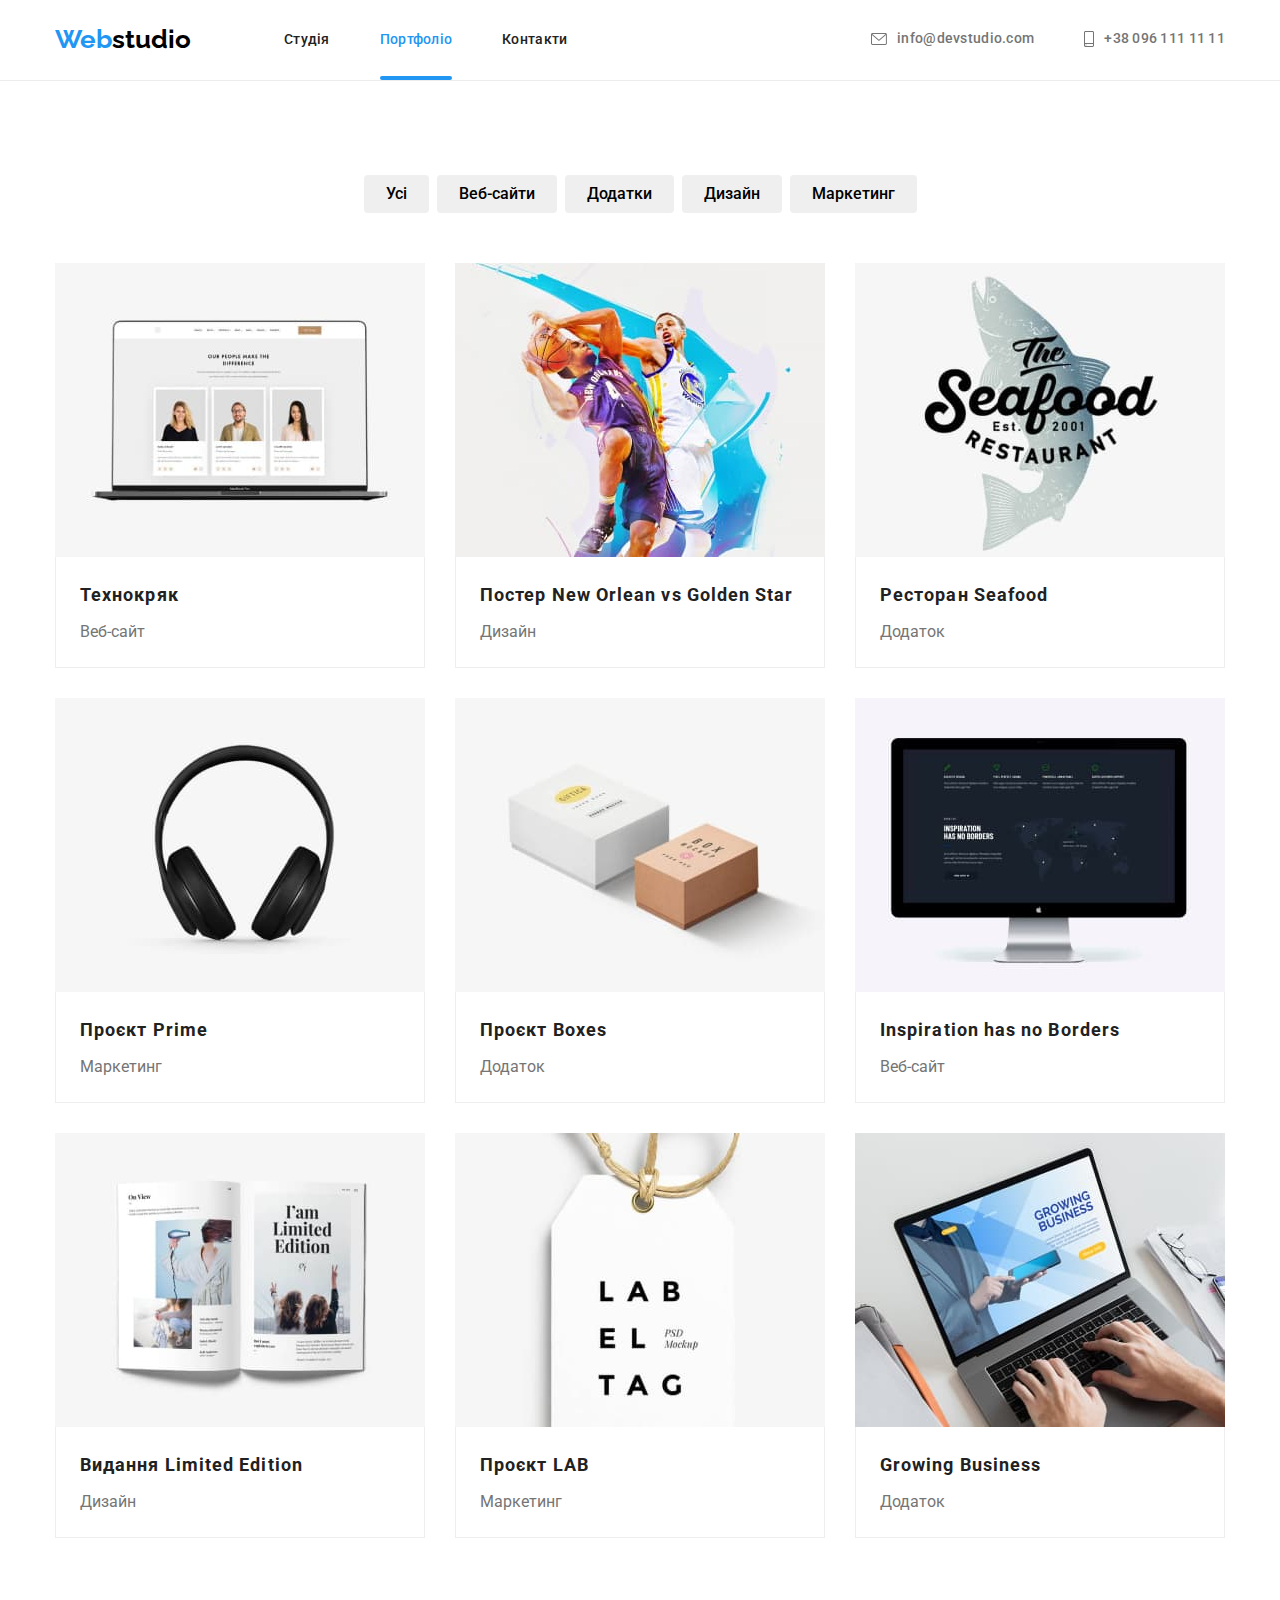
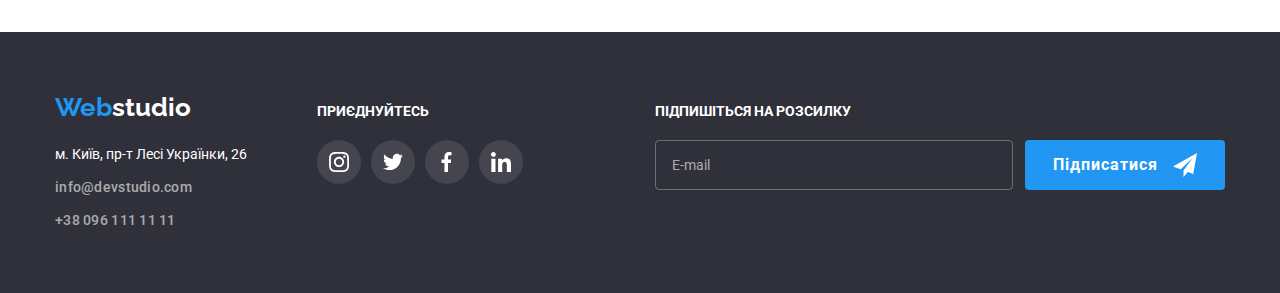
==== portfolio.html @ e425eb53 "Adds initial file" ====
<!DOCTYPE html>
<html lang="uk">
  <head>
    <meta charset="UTF-8" />
    <meta http-equiv="X-UA-Compatible" content="IE=edge" />
    <meta name="viewport" content="width=device-width, initial-scale=1.0" />
    <title>Портфоліо</title>
    <link
      rel="stylesheet"
      href="https://cdn.jsdelivr.net/npm/modern-normalize@1.1.0/modern-normalize.min.css"
    />
    <link rel="preconnect" href="https://fonts.googleapis.com" />
    <link rel="preconnect" href="https://fonts.gstatic.com" crossorigin />
    <link
      href="https://fonts.googleapis.com/css2?family=Raleway:wght@700&family=Roboto:wght@400;500;700;900&display=swap"
      rel="stylesheet"
    />
    <link rel="stylesheet" href="./css/styles.css" />
  </head>
  <body>
    <!--Верхня лінія-->
    <header class="top-line">
      <div class="container top-line-container">
        <!--Логотип-->
        <a class="page-logo link" href="./index.html"
          ><span class="accent">Web</span>studio</a
        >
        <!--Навігація-->
        <nav class="page-nav">
          <ul class="menu list">
            <li class="nav-item">
              <a class="menu-link link" href="./index.html">Студія</a>
            </li>
            <li class="nav-item">
              <a class="menu-link link current" href="./portfolio.html"
                >Портфоліо</a
              >
            </li>
            <li class="nav-item">
              <a class="menu-link link" href="#">Контакти</a>
            </li>
          </ul>
        </nav>
        <!--Контакти-->
        <ul class="contact-menu list">
          <li class="nav-item contact-list">
            <a class="mail link-icon link" href="mailto:info@devstudio.com"
              ><svg
                lang="en"
                aria-label="mail icon"
                class="contact-icon"
                width="16"
                height="12"
              >
                <use href="./images/icons.svg#icon-mail"></use>
              </svg>
              info@devstudio.com</a
            >
          </li>
          <li class="nav-item contact-list">
            <a class="contact-number link-icon link" href="tel:+380961111111"
              ><svg
                lang="en"
                aria-label="smartphone icon"
                class="contact-icon"
                width="10"
                height="16"
              >
                <use href="./images/icons.svg#icon-smartphone"></use>
              </svg>
              +38 096 111 11 11</a
            >
          </li>
        </ul>
      </div>
    </header>
    <!--Основний контент-->
    <main class="main-content">
      <section class="section">
        <div class="container">
          <h1 class="visually-hidden">Портфоліо</h1>
          <!--Фільтри-->
          <ul class="list nav-btn-container">
            <li>
              <button class="nav-filter-btn" type="button">Усі</button>
            </li>
            <li>
              <button class="nav-filter-btn" type="button">Веб-сайти</button>
            </li>
            <li>
              <button class="nav-filter-btn" type="button">Додатки</button>
            </li>
            <li>
              <button class="nav-filter-btn" type="button">Дизайн</button>
            </li>
            <li>
              <button class="nav-filter-btn" type="button">Маркетинг</button>
            </li>
          </ul>
          <!--Проєкти-->
          <h2 class="visually-hidden">Проєкти</h2>
          <ul class="list project-list-container">
            <li class="project-list">
              <a href="#" class="project-item-link link">
                <div class="project-img-wrapper">
                  <img
                    src="./images/projects/techokriak.jpg"
                    alt="ноутбук"
                    width="370"
                    height="295"
                  />
                  <p class="overlay-text">
                    Ресурс пропонує комплексні пропозиції з різним рівнем
                    функціоналу та сервісів. Все це дозволить відвідувачу
                    отримати вичерпні відомості про компанію чи приватну особу.
                  </p>
                </div>

                <div class="project-card">
                  <h3 class="project-title">Технокряк</h3>
                  <p class="project-desc">Веб-сайт</p>
                </div>
              </a>
            </li>
            <li class="project-list">
              <a href="#" class="project-item-link link">
                <div class="project-img-wrapper">
                  <img
                    src="./images/projects/poster.jpg"
                    alt="два баскетболіста з м'ячем"
                    width="370"
                    height="295"
                  />
                  <p class="overlay-text">
                    Ресурс пропонує комплексні пропозиції з різним рівнем
                    функціоналу та сервісів. Все це дозволить відвідувачу
                    отримати вичерпні відомості про компанію чи приватну особу.
                  </p>
                </div>

                <div class="project-card">
                  <h3 class="project-title">
                    Постер New Orlean vs Golden Star
                  </h3>
                  <p class="project-desc">Дизайн</p>
                </div>
              </a>
            </li>
            <li class="project-list">
              <a href="#" class="project-item-link link">
                <div class="project-img-wrapper">
                  <img
                    src="./images/projects/seafood.jpg"
                    alt="логотип риба з надписом"
                    width="370"
                    height="295"
                  />
                  <p class="overlay-text">
                    Ресурс пропонує комплексні пропозиції з різним рівнем
                    функціоналу та сервісів. Все це дозволить відвідувачу
                    отримати вичерпні відомості про компанію чи приватну особу.
                  </p>
                </div>

                <div class="project-card">
                  <h3 class="project-title">Ресторан Seafood</h3>
                  <p class="project-desc">Додаток</p>
                </div>
              </a>
            </li>
            <li class="project-list">
              <a href="#" class="project-item-link link">
                <div class="project-img-wrapper">
                  <img
                    src="./images/projects/headphones.jpg"
                    alt="наушники"
                    width="370"
                    height="295"
                  />
                  <p class="overlay-text">
                    Ресурс пропонує комплексні пропозиції з різним рівнем
                    функціоналу та сервісів. Все це дозволить відвідувачу
                    отримати вичерпні відомості про компанію чи приватну особу.
                  </p>
                </div>

                <div class="project-card">
                  <h3 class="project-title">Проєкт Prime</h3>
                  <p class="project-desc">Маркетинг</p>
                </div>
              </a>
            </li>
            <li class="project-list">
              <a href="#" class="project-item-link link">
                <div class="project-img-wrapper">
                  <img
                    src="./images/projects/boxes.jpg"
                    alt="дві коробки"
                    width="370"
                    height="295"
                  />
                  <p class="overlay-text">
                    Ресурс пропонує комплексні пропозиції з різним рівнем
                    функціоналу та сервісів. Все це дозволить відвідувачу
                    отримати вичерпні відомості про компанію чи приватну особу.
                  </p>
                </div>

                <div class="project-card">
                  <h3 class="project-title">Проєкт Boxes</h3>
                  <p class="project-desc">Додаток</p>
                </div></a
              >
            </li>
            <li class="project-list">
              <a href="#" class="project-item-link link">
                <div class="project-img-wrapper">
                  <img
                    src="./images/projects/monitor.jpg"
                    alt="монітор"
                    width="370"
                    height="295"
                  />
                  <p class="overlay-text">
                    Ресурс пропонує комплексні пропозиції з різним рівнем
                    функціоналу та сервісів. Все це дозволить відвідувачу
                    отримати вичерпні відомості про компанію чи приватну особу.
                  </p>
                </div>

                <div class="project-card">
                  <h3 class="project-title">Inspiration has no Borders</h3>
                  <p class="project-desc">Веб-сайт</p>
                </div>
              </a>
            </li>
            <li class="project-list">
              <a href="#" class="project-item-link link">
                <div class="project-img-wrapper">
                  <img
                    src="./images/projects/book.jpg"
                    alt=" журнал"
                    width="370"
                    height="295"
                  />
                  <p class="overlay-text">
                    Ресурс пропонує комплексні пропозиції з різним рівнем
                    функціоналу та сервісів. Все це дозволить відвідувачу
                    отримати вичерпні відомості про компанію чи приватну особу.
                  </p>
                </div>

                <div class="project-card">
                  <h3 class="project-title">Видання Limited Edition</h3>
                  <p class="project-desc">Дизайн</p>
                </div>
              </a>
            </li>
            <li class="project-list">
              <a href="#" class="project-item-link link">
                <div class="project-img-wrapper">
                  <img
                    src="./images/projects/label.jpg"
                    alt="бірка"
                    width="370"
                    height="295"
                  />
                  <p class="overlay-text">
                    Ресурс пропонує комплексні пропозиції з різним рівнем
                    функціоналу та сервісів. Все це дозволить відвідувачу
                    отримати вичерпні відомості про компанію чи приватну особу.
                  </p>
                </div>

                <div class="project-card link">
                  <h3 class="project-title">Проєкт LAB</h3>
                  <p class="project-desc">Маркетинг</p>
                </div>
              </a>
            </li>
            <li class="project-list">
              <a href="#" class="project-item-link link">
                <div class="project-img-wrapper">
                  <img
                    src="./images/projects/laptop.jpg"
                    alt="друкування на ноутбуці"
                    width="370"
                    height="295"
                  />
                  <p class="overlay-text">
                    Ресурс пропонує комплексні пропозиції з різним рівнем
                    функціоналу та сервісів. Все це дозволить відвідувачу
                    отримати вичерпні відомості про компанію чи приватну особу.
                  </p>
                </div>

                <div class="project-card">
                  <h3 class="project-title">Growing Business</h3>
                  <p class="project-desc">Додаток</p>
                </div>
              </a>
            </li>
          </ul>
        </div>
      </section>
    </main>
    <!--Підвал-->
    <footer class="footer-page">
      <div class="container footer-page-container">
        <!--Перший блок-->
        <div class="footer-address-container">
          <!--Логотип-->
          <a class="logo-footer link" href="./index.html"
            ><span class="accent">Web</span>studio</a
          >
          <!--Адреса і контакти-->
          <address>
            <ul class="list address-list">
              <li class="address-item">
                <a
                  class="link map-address"
                  href="https://goo.gl/maps/CPtrU1FHBa2aNyZL9"
                  target="_blank"
                  rel="noopener noreferrer nofollow"
                  >м. Київ, пр-т Лесі Українки, 26</a
                >
              </li>
              <li class="address-item">
                <a class="mail footer link" href="mailto:info@devstudio.com"
                  >info@devstudio.com</a
                >
              </li>
              <li class="address-item">
                <a class="contact-number footer link" href="tel:+380961111111"
                  >+38 096 111 11 11</a
                >
              </li>
            </ul>
          </address>
        </div>
        <!--Другий блок-->
        <div class="footer-social-container">
          <p class="title-footer subtitle">Приєднуйтесь</p>
          <ul class="list footer-social-list">
            <li>
              <a href="#" class="link footer-social-link"
                ><svg
                  lang="en"
                  aria-label="instagram icon"
                  class="footer-social-icon"
                  width="20"
                  height="20"
                >
                  <use href="./images/icons.svg#icon-instagram"></use>
                </svg>
              </a>
            </li>
            <li>
              <a href="#" class="link footer-social-link"
                ><svg
                  lang="en"
                  aria-label="twitter icon"
                  class="footer-social-icon"
                  width="20"
                  height="20"
                >
                  <use href="./images/icons.svg#icon-twitter"></use>
                </svg>
              </a>
            </li>
            <li>
              <a href="#" class="link footer-social-link"
                ><svg
                  lang="en"
                  aria-label="facebook icon"
                  class="footer-social-icon"
                  width="20"
                  height="20"
                >
                  <use href="./images/icons.svg#icon-facebook"></use>
                </svg>
              </a>
            </li>
            <li>
              <a href="#" class="link footer-social-link"
                ><svg
                  lang="en"
                  aria-label="linkedin icon"
                  class="footer-social-icon"
                  width="20"
                  height="20"
                >
                  <use href="./images/icons.svg#icon-linkedin"></use>
                </svg>
              </a>
            </li>
          </ul>
        </div>
        <!--Третій блок-->
        <div class="footer-signup-container">
          <p class="title-footer subtitle">Підпишіться на розсилку</p>
          
            <form class="footer-modal-form">
              <input
                class="mail-input"
                type="email"
                name="email"
                placeholder="E-mail"
                required
              />
              <button type="submit" class="footer-signup-btn">
                <span btn-signup-title>Підписатися</span>
                <svg class="icon-close" width="24" height="24">
                  <use href="./images/icons.svg#icon-send"></use>
                </svg>
              </button>
          
          </form>
        </div>
      </div>
    </footer>
  </body>
</html>
---- css/styles.css ----
:root {
  --primary-font: "Roboto", sans-serif;
  --secondary-font: "Raleway", sans-serif;
  --primary-text--color-theme-light: #212121;
  --secondary-text-color-theme-light: #757575;
  --main-text-color-theme-dark: #ffffff;
  --accent-color: rgb(33, 150, 243);
  --primary-background-color: #ffffff;
  --secondary-background-color: #f5f4fa;
  --accent-background-color: #2f303a;
  --light-logo-color: #ffffff;
  --dark-logo-color: #000000;
  --transition-dur-and-func: 250ms cubic-bezier(0.4, 0, 0.2, 1);
}
/* ============Скидання функцій по дефолту===========  */

.link {
  text-decoration: none;
}

.list {
  list-style: none;
}
.visually-hidden {
  position: absolute;
  white-space: nowrap;
  width: 1px;
  height: 1px;
  overflow: hidden;
  border: 0;
  padding: 0;
  clip: rect(0 0 0 0);
  clip-path: inset(50%);
  margin: -1px;
}
.menu-link {
  color: inherit;
}
.feature-title,
.title-footer {
  font-size: inherit;
}
img {
  display: block;
  max-width: 100%;
  height: auto;
}

button {
  cursor: pointer;
}

body {
  font-family: var(--primary-font);
  font-style: normal;
  font-size: 14px;
  letter-spacing: 0.03;
  background-color: var(--primary-background-color);
  color: var(--primary-text--color-theme-light);
}
h1,
h2,
h3,
p {
  margin-top: 0;
  margin-bottom: 0;
}
ul,
ol {
  margin-top: 0;
  margin-bottom: 0;
  padding-left: 0;
}

.section {
  padding-top: 94px;
  padding-bottom: 94px;
}
.container {
  width: 1200px;
  margin-left: auto;
  margin-right: auto;
  padding-left: 15px;
  padding-right: 15px;
}
.title-section {
  font-weight: 700;
  font-size: 36px;
  line-height: 1.17;
  margin-bottom: 50px;
}
.title {
  display: flex;
  justify-content: center;
}
.subtitle {
  font-weight: 700;
  line-height: 1.14;
  text-transform: uppercase;
}
/* ======================ВЕРХНЯ ЛІНІЯ=================== */
.top-line {
  border-bottom: 1px solid #ececec;
  padding-top: 24px;
  padding-bottom: 25px;
}
.top-line-container {
  display: flex;
  align-items: center;
}
/* ====================Логотип========================= */
.page-logo {
  font-family: var(--secondary-font);
  font-weight: 700;
  font-size: 26px;
  line-height: 1.19;
  color: var(--dark-logo-color);
  margin-right: 93px;
}
.accent {
  color: var(--accent-color);
}

/* ====================/Логотип========================= */

/* =======================Навігація====================== */

.page-nav {
  display: flex;
}
.menu {
  column-gap: 50px;
}

.menu,
.contact-menu {
  display: flex;
}

/* =======================/Навігація====================== */

/* =================Посилання===================== */
.menu-link {
  font-weight: 500;
  line-height: 1.14;
  letter-spacing: 0.02em;
  position: relative;
  padding-bottom: 32px;
  transition: color var(--transition-dur-and-func);
}
.menu-link:hover,
.menu-link:focus {
  color: var(--accent-color);
}

.menu-link.current::after {
  content: "";
  position: absolute;
  left: 0;
  bottom: 0;

  display: block;
  width: 100%;
  height: 4px;
  margin-bottom: -1px;
  border-radius: 2px;
  background-color: var(--accent-color);
}

.contact-menu {
  margin-left: auto;
}

.menu .link.current {
  color: var(--accent-color);
}
/* =================/Посилання===================== */

/* =================Контакти================== */
.mail {
  font-weight: 500;
  line-height: 1.14;
  letter-spacing: 0.02em;
  color: var(--secondary-text-color-theme-light);
  margin-right: 50px;
  transition: color var(--transition-dur-and-func);
}

.contact-number {
  font-weight: 500;
  line-height: 1.14;
  letter-spacing: 0.02em;
  color: var(--secondary-text-color-theme-light);
  transition: color var(--transition-dur-and-func);
}

.mail:hover,
.mail:focus {
  color: var(--accent-color);
}
.contact-list {
  display: flex;
  align-items: center;
}
.link-icon {
  display: flex;
  align-items: center;
  padding-top: 1px;
  padding-bottom: 1px;
}
.contact-icon {
  fill: currentColor;
  margin-right: 10px;
}

.link-icon:hover .contact-icon,
.link-icon:focus .contact-icon {
  fill: var(--accent-color);
}
.contact-number:hover,
.contact-number:focus {
  color: var(--accent-color);
}
/* =================/Контакти================== */

/* ======================/ВЕРХНЯ ЛІНІЯ=================== */

/* =====================ОСНОВНИЙ КОНТЕНТ======================== */

/*=================== Герой===================== */
.main-hero-container {
  text-align: center;
}

.main-hero {
  padding-top: 200px;
  padding-bottom: 200px;
  max-width: 1600px;
  margin-left: auto;
  margin-right: auto;
  background-color: #c4c4c4;
  background-image: linear-gradient(
      rgba(47, 48, 58, 0.4),
      rgba(47, 48, 58, 0.4)
    ),
    url("../images/hero-img.jpg");
  background-repeat: no-repeat;
  background-size: cover;
  background-position: center;
}
.main-title {
  font-weight: 900;
  font-size: 44px;
  line-height: 1.36;
  letter-spacing: 0.06em;
  text-transform: uppercase;
  color: var(--main-text-color-theme-dark);

  width: 696px;

  margin-left: auto;
  margin-right: auto;
  margin-bottom: 30px;
}
/*=================== /Герой===================== */

/* ================Кнопки===================== */

.modal-open-btn {
  display: inline-block;
  font-weight: 700;
  font-size: 16px;
  line-height: 1.88;
  letter-spacing: 0.06em;
  color: var(--main-text-color-theme-dark);
  background-color: var(--accent-color);

  padding-top: 10px;
  padding-right: 32px;
  padding-bottom: 10px;
  padding-left: 32px;
  border: transparent;
  border-radius: 4px;
  margin-left: auto;
  margin-right: auto;
  transition: background-color var(--transition-dur-and-func),
    box-shadov var(--transition-dur-and-func);
}

.modal-open-btn:hover,
.modal-open-btn:focus {
  background-color: #188ce8;
  box-shadow: 0px 4px 4px rgba(0, 0, 0, 0.15);
}
.nav-filter-btn {
  font-weight: 500;
  font-size: 16px;
  line-height: 1.62;
  border-radius: 4px;
  border: transparent;
  padding-top: 6px;
  padding-right: 22px;
  padding-bottom: 6px;
  padding-left: 22px;
  transition: color var(--transition-dur-and-func),
    background-color var(--transition-dur-and-func),
    box-shadow var(--transition-dur-and-func);
}
.nav-filter-btn:hover,
.nav-filter-btn:focus {
  color: var(--main-text-color-theme-dark);
  background-color: var(--accent-color);
  box-shadow: 0px 3px 1px rgba(0, 0, 0, 0.1), 0px 1px 2px rgba(0, 0, 0, 0.08),
    0px 2px 2px rgba(0, 0, 0, 0.12);
}
/* ==========================/Кнопки===================== */

/*======================== Особливості====================*/

.feature-container {
  display: flex;
}
.feature-list {
  display: flex;
  gap: 30px;
  padding: 0;
}
.feature-item {
  flex-basis: calc((100%-90) / 4);
}
.feature-icon {
  display: flex;
  justify-content: center;
  align-items: center;
  height: 120px;
  margin-bottom: 30px;
  background-color: var(--secondary-background-color);
}

.feature-title {
  margin-bottom: 10px;
}

.feature-text {
  line-height: 1.71;
  color: var(--secondary-text-color-theme-light);
}
/*======================== /Особливості====================*/

/* ==========Чим ми займаємось======== */

.work-section {
  padding-top: 0;
}
.work-list {
  display: flex;
  flex-wrap: wrap;
  column-gap: 30px;
}
.work-card {
  position: relative;
}
.overlay {
  position: absolute;
  left: 0;
  bottom: 0;
  color: #ffffff;
  width: 100%;
  height: 70px;
  background-color: rgba(47, 48, 58, 0.8);
}
.overlay-title {
  position: absolute;
  left: 50%;
  top: 50%;
  transform: translate(-50%, -50%);
}
/* ===============/Чим ми займаємось======== */

/*============= Наша команда============ */
.team-section {
  background-color: var(--secondary-background-color);
}
.team-list {
  display: flex;
  gap: 30px;
}

.team-item {
  flex-basis: calc((100% - 90px) / 4);
  background-color: var(--primary-background-color);
  border-radius: 0px 0px 4px 4px;
  box-shadow: 0px 4px 4px 0px rgba(0, 0, 0, 0.25);
}
.team-name {
  padding-top: 30px;
  padding-bottom: 30px;
}

.employee-title {
  font-weight: 500;
  font-size: 16px;
  line-height: 1.19;
  margin-bottom: 10px;
}
.team-desc {
  font-size: 16px;
  line-height: 1.19;
  color: var(--secondary-text-color-theme-light);
  margin-bottom: 16px;
}
.desc-card {
  text-align: center;
}
/* Посилання на соц мережі */
.social-list {
  display: flex;
  justify-content: center;
  column-gap: 10px;
}
.social-item-link {
  display: flex;
  align-items: center;
  justify-content: center;
  width: 44px;
  height: 44px;
  border-radius: 50%;
  transition: background-color var(--transition-dur-and-func);
}
.social-list-icon {
  fill: #afb1b8;
  transition: fill var(--transition-dur-and-func);
}
.social-item-link:hover,
.social-item-link:focus {
  background-color: var(--accent-color);
}
.social-item-link:hover .social-list-icon,
.social-item-link:focus .social-list-icon {
  fill: #ffffff;
}
/*====================== /Наша команда=============== */

/* =================Постійні клієнти================= */
.customer-list {
  display: flex;
  justify-content: center;
  column-gap: 30px;
}

.customer-item-link {
  display: flex;
  align-items: center;
  justify-content: center;
  width: 170px;
  height: 92px;
  border: 1px solid #afb1b8;
  border-radius: 4px;
  transition: border var(--transition-dur-and-func);
}
.customer-list-icon {
  fill: #afb1b8;
  transition: fill var(--transition-dur-and-func);
}
.customer-item-link:hover,
.customer-item-link:focus {
  border: 1px solid var(--accent-color);
}
.customer-item-link:hover .customer-list-icon,
.customer-item-link:focus .customer-list-icon {
  fill: var(--accent-color);
}
/* =================/Постійні клієнти================= */

/* =====================/ОСНОВНИЙ КОНТЕНТ======================== */

/* =====================ПІДВАЛ======================= */
.footer-page {
  padding-top: 60px;
  padding-bottom: 60px;
  background-color: var(--accent-background-color);
}
.footer-page-container {
  display: flex;
  justify-content: space-between;
  align-items: baseline;
}
/* ===============Перший блок==================== */

/*================ Логотип футера================= */
.footer-address-container {
  display: flex;
  flex-direction: column;
  margin-right: 70px;
}

.logo-footer {
  font-family: var(--secondary-font);
  font-weight: 700;
  font-size: 26px;
  line-height: 1.19;
  color: var(--light-logo-color);
  margin-bottom: 20px;
}
/*================/ Логотип футера================= */

/* ===============Адреса====================== */

.address-item:not(:last-child) {
  margin-bottom: 9px;
}
.map-address {
  font-style: normal;
  line-height: 1.71;
  color: var(--main-text-color-theme-dark);
}
/* ===============/Адреса====================== */

/* ===============Стилізація посилань==================== */
.footer {
  font-style: normal;
  line-height: 1.71;
  color: rgba(255, 255, 255, 0.6);
}
/* ===============/Стилізація посилань==================== */
/* ========================/Перший блок====================== */

/* ===================Другий блок========================= */
.footer-social-container {
  width: 206px;
}
.title-footer {
  margin-bottom: 20px;
  color: #ffffff;
}
.footer-social-list {
  display: flex;
  justify-content: center;
  column-gap: 10px;
}
.footer-social-link {
  display: flex;
  justify-content: center;
  align-items: center;
  width: 44px;
  height: 44px;
  border-radius: 50%;
  background-color: rgba(255, 255, 255, 0.1);
  transition: background-color var(--transition-dur-and-func);
}

.footer-social-icon {
  fill: #ffffff;
}
.footer-social-link:hover,
.footer-social-link:focus {
  background-color: var(--accent-color);
}
/* =====================/Другий блок============================== */

/*========================= Третій блок=================== */
.footer-signup-container{
  
  width: 570px;
  margin-left: auto;
  
}
.mail-input{
  width: 358px;
  height: 50px;
  border: 1px solid rgba(255, 255, 255, 0.3);
  border-radius: 4px;
  padding: 15px 16px;
  color: var(--main-text-color-theme-dark);
  background-color: transparent;
}

.mail-input::placeholder{
  color:rgba(255, 255, 255, 0.6);
}

.footer-signup-btn{
  display: flex;
  justify-content: space-between;
  align-items: center;
  width:200px;
  font-weight: 700;
  font-size: 16px;
  line-height: 1.88;
  letter-spacing: 0.06em;
  color: var(--main-text-color-theme-dark);
  background-color: var(--accent-color);
  padding: 10px 28px;
  
  border: transparent;
  border-radius: 4px;
  margin-left: 12px;
  
  transition: background-color var(--transition-dur-and-func),
    box-shadov var(--transition-dur-and-func);
  
}
.footer-modal-form{
  display:flex;
}

/*=========================/ Третій блок=================== */

/* =====================/ПІДВАЛ======================= */

/* ======================ПОРТФОЛІО ПРОЄКТ================== */

/* =================Навігаційні кнопки============== */
.nav-btn-container{
  display: flex;
  justify-content: center;
  gap: 8px;
  margin-bottom: 50px;
}
/* =================/Навігаційні кнопки============== */

/* =============Список проєктів==============  */
.project-title {
  font-weight: 700;
  font-size: 18px;
  line-height: 2;
  letter-spacing: 0.06em;
  margin-bottom: 4px;
  color: var(--primary-text--color-theme-light);
}
.project-desc {
  font-size: 16px;
  line-height: 1.88;
  color: var(--secondary-text-color-theme-light);
}
.project-list-container {
  display: flex;
  flex-wrap: wrap;
  gap: 30px;
}
.project-list {
  flex-basis: calc((100% - 60px) / 3);
}
.project-item-link {
  display: block;
  transition: box-shadow var(--transition-dur-and-func);
}
.project-item-link:hover,
.project-item-link:focus {
  box-shadow: 1px 4px 6px 0px rgba(0, 0, 0, 0.16),
    0px 4px 4px 0px rgba(0, 0, 0, 0.06), 0px 1px 1px 0px rgba(0, 0, 0, 0.12);
}
.project-card {
  border-top: 0;
  border-right: 1px solid #eeeeee;
  border-bottom: 1px solid #eeeeee;
  border-left: 1px solid #eeeeee;
  padding-top: 20px;
  padding-right: 24px;
  padding-bottom: 20px;
  padding-left: 24px;
}
.project-img-wrapper {
  position: relative;
  overflow: hidden;
}
.overlay-text {
  position: absolute;
  top: 0;
  left: 0;
  width: 100%;
  height: 100%;
  padding-top: 63px;
  padding-right: 24px;
  padding-bottom: 63px;
  padding-left: 24px;
  font-size: 18px;
  line-height: 1.56;
  color: var(--main-text-color-theme-dark);
  background-color: rgba(33, 150, 243, 0.9);
  transform: translateY(100%);
  transition: transform var(--transition-dur-and-func);
}
.project-item-link:hover .overlay-text,
.project-item-link:focus .overlay-text {
  transform: translateY(0);
}

/* ======================/Список проєктів==============  */
/* ======================/ПОРТФОЛІО ПРОЄКТ================== */

/* ======================МОДАЛЬНЕ ВІКНО==================== */
.backdrop{
  position: fixed;
  top: 0;
  left: 0;
  width: 100%;
  height: 100%;
  z-index: 100;
  background-color: rgba(0, 0, 0, 0.2);
  opacity: 1;
  transition: opacity 1000ms ease, visibility 1000ms ease ;
}
.backdrop.is-hidden .modal{
  transform: translate(-50%, -50%) scale(0.5);

}
.backdrop.is-hidden{
  visibility: hidden;
  opacity: 0;
  pointer-events: none;

}
.modal{
  position: absolute;
  top: 50%;
  left: 50%;
  transform: translate(-50%, -50%) scale(1);
  width: 528px;
  height: 581px;
  padding: 40px;
  background-color: #ffffff;
  transform: translate(-50%, -50%) scale(1);
  transition: transform 1500ms ease;
}

.modal-close-btn {
  position: absolute;
  top: 8px;
  right: 8px;
  display: flex;
  align-items: center;
  justify-content: center;
  width: 30px;
  height: 30px;
  border-radius: 50%;
  background-color: transparent;
  border: 1px solid rgba(0, 0, 0, 0.1);
  padding: 0;
}
.modal-close-icon{
  transition: fill var(--transition-dur-and-func);
}

.modal-close-icon:hover,
.modal-close-icon:focus{
  fill: var(--accent-color);

}
/* ======================/МОДАЛЬНЕ ВІКНО==================== */
/* ======================МОДАЛЬНА ФОРМА==================== */
.modal-form{
  display: flex;
  flex-direction: column;
}
.modal-form-title{
  font-size: 20px;
  font-weight: 700;
  text-align: center;
  color: #212121;
  margin-bottom: 12px;
}

.modal-form-input{

  width: 100%;
  height: 40px;
  border-radius: 4px;
  border:1px solid rgba(33, 33, 33, 0.2);
  padding-left: 42px;
  transition: border-color var(--transition-dur-and-func);
}
.modal-form-input:focus{
  border-color: var(--accent-color);
  outline: none;
}
.modal-form-field{
  margin-bottom: 20px;
}
.modal-form-field-desc{
  display: block;
  font-size: 12px;
  color:rgba(117, 117, 117, 1);
  margin-bottom: 4px;
}
.modal-form-input-wrapper{
  position: relative;
  display: block;
}
.modal-form-icon{
  position: absolute;
  top: 50%;
  left: 12px;
  transform: translateY(-50%);
  display: block;
  width: 18px;
  height: 18px;
  transition: fill var(--transition-dur-and-func);
}
.modal-form-input:focus+ .modal-form-icon{
  fill:var(--accent-color)
}
/* ===============Textarea================== */
.modal-form-message{
  width: 100%;
  height: 120px;
  border-radius: 4px;
  border:1px solid rgba(33, 33, 33, 0.2);
  padding: 12px 16px;
  resize: none;
  transition: border-color var(--transition-dur-and-func);
 
}
.modal-form-message::placeholder{
  color:rgba(117, 117, 117, 0.5);
}
.modal-form-message:focus{
  outline: none;
  border-color: var(--accent-color);
}
/* ===============/Textarea================== */
/* ===============Чекбокс================== */
.modal-form-check-field{
  display: flex;
  justify-content: center;
  align-items: center;
  margin-bottom: 30px;
}
.modal-form-checkbox{
  display: flex;
  width: 16px;
  height: 15px;
  border: 2px solid #212121;
  border-radius: 3px;
  cursor: pointer;
  margin-right: 7px;
}

.modal-form-checkbox-icon{
  display: none;
  
}
.modal-form-check{
  position: absolute;
  appearance: none;
}
.modal-form-check:checked+ .modal-form-checkbox{
  border: transparent;
  background-color: var(--accent-color);
}
.modal-form-check:checked+ .modal-form-checkbox .modal-form-checkbox-icon{
  display: block;
  
}
.modal-form-check:focus + .modal-form-checkbox{
  box-shadow: 0 0 0 2px rgba(33, 150, 243, 0.5);
}

.modal-form-check-policy{
  font-size: 14px;
  color:rgba(117, 117, 117, 1);
}
/* ===============/Чекбокс================== */
/* ===============Кнопка відправлення================== */
.modal-form-submit{
  display: inline-block;
  font-weight: 700;
  font-size: 16px;
  line-height: 1.88;
  letter-spacing: 0.06em;
  color: var(--main-text-color-theme-dark);
  background-color: var(--accent-color);

  padding-top: 10px;
  padding-right: 32px;
  padding-bottom: 10px;
  padding-left: 32px;
  border: transparent;
  border-radius: 4px;
  margin-left: auto;
  margin-right: auto;
  transition: background-color var(--transition-dur-and-func),
    box-shadov var(--transition-dur-and-func);
}

.modal-form-submit:hover,
.modal-form-submit:focus {
  background-color: #188ce8;
  box-shadow: 0px 4px 4px rgba(0, 0, 0, 0.15);
}
.modal-link-policy{
  color: var(--accent-color)
}

/* ===============/Кнопка відправлення================== */
/* ======================/МОДАЛЬНА ФОРМА==================== */
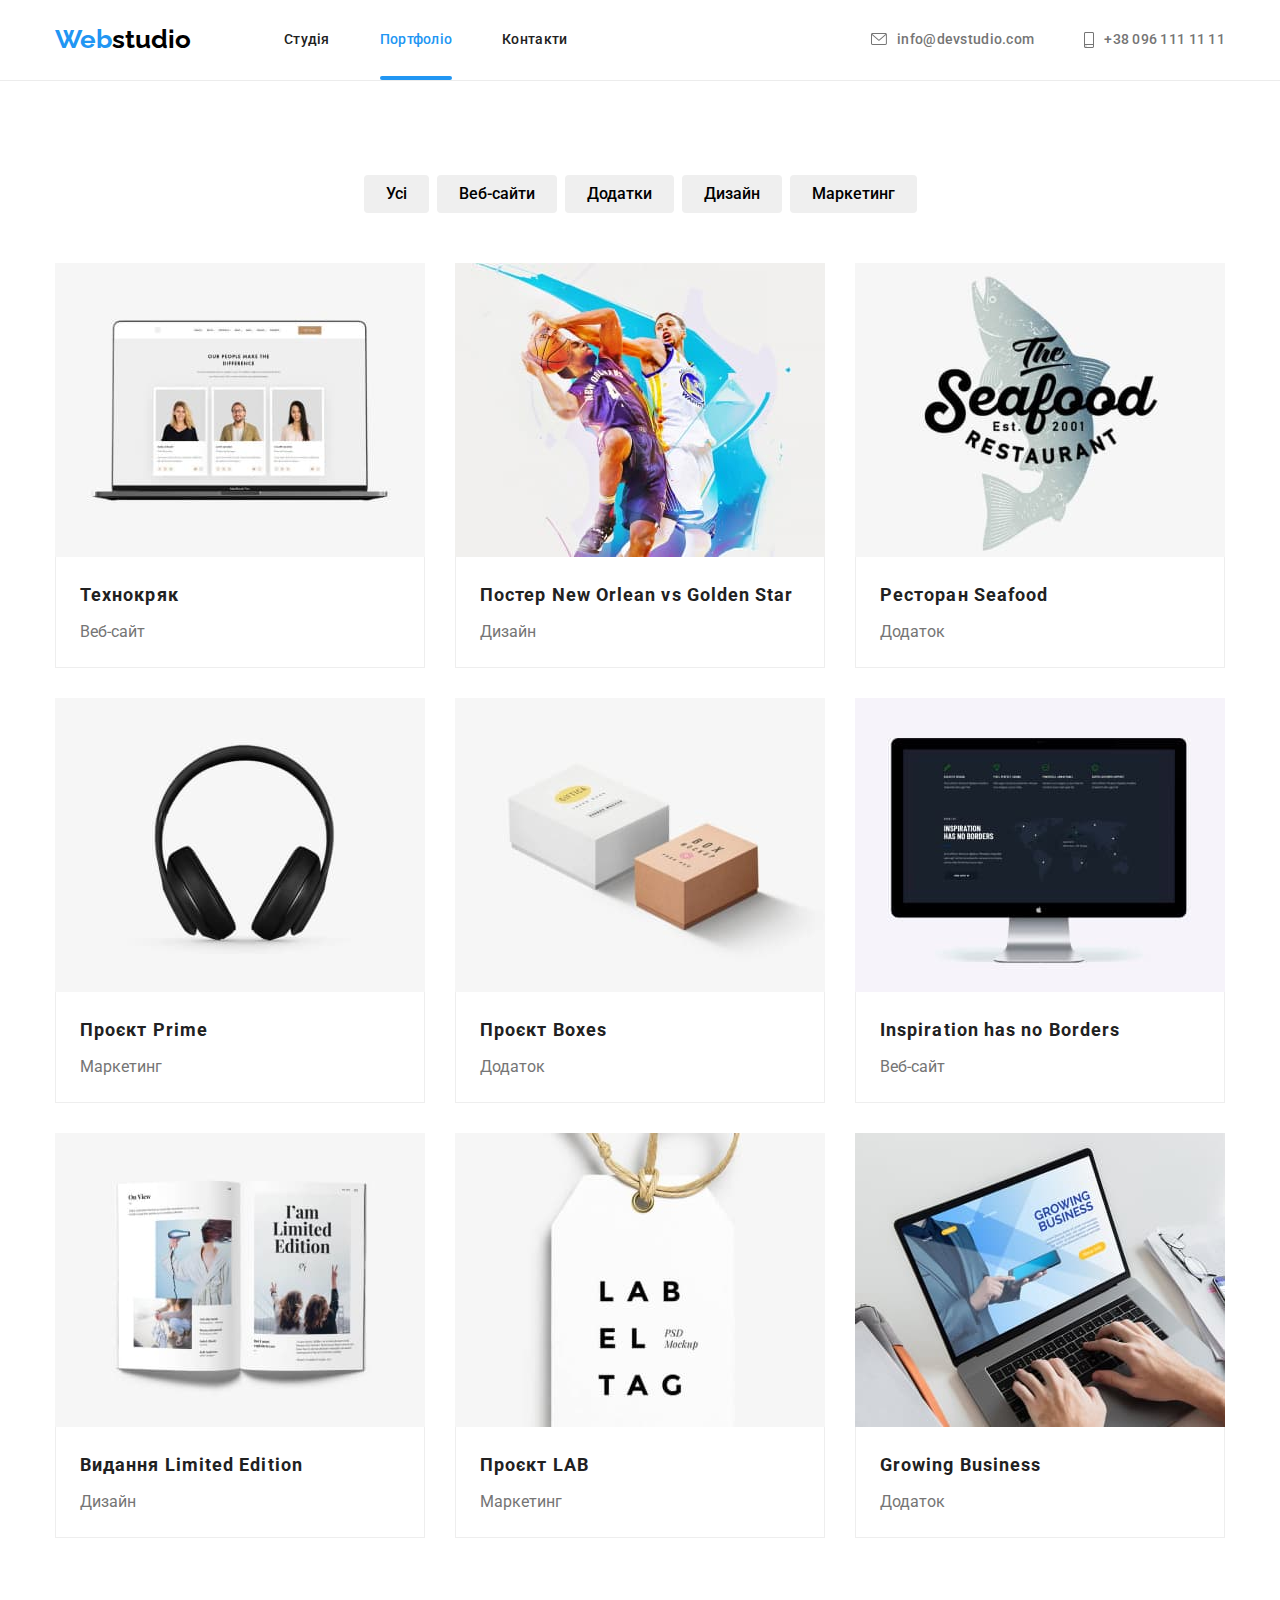
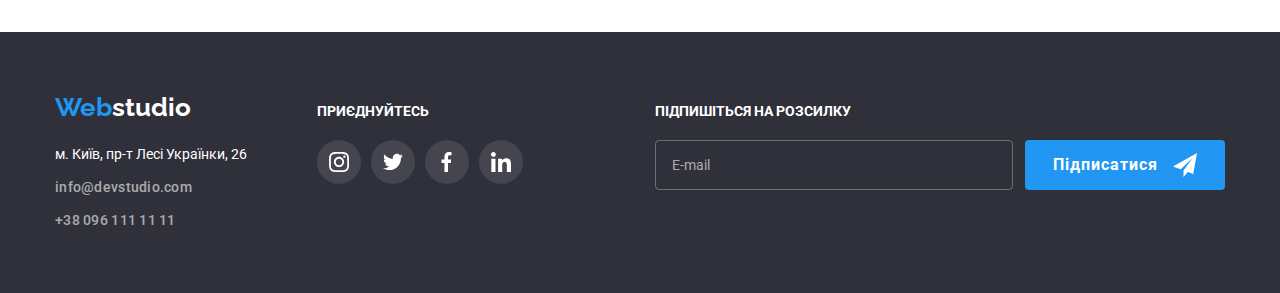
==== commit 6ddf0523: "adds update file" ====
--- a/portfolio.html
+++ b/portfolio.html
@@ -15,40 +15,45 @@
       href="https://fonts.googleapis.com/css2?family=Raleway:wght@700&family=Roboto:wght@400;500;700;900&display=swap"
       rel="stylesheet"
     />
-    <link rel="stylesheet" href="./css/styles.css" />
+
+    <link rel="stylesheet" href="./css/main.min.css" />
   </head>
   <body>
     <!--Верхня лінія-->
     <header class="top-line">
-      <div class="container top-line-container">
+      <div class="container top-line__container">
         <!--Логотип-->
-        <a class="page-logo link" href="./index.html"
+        <a class="top-line__logo link" href="./index.html"
           ><span class="accent">Web</span>studio</a
         >
         <!--Навігація-->
         <nav class="page-nav">
           <ul class="menu list">
-            <li class="nav-item">
-              <a class="menu-link link" href="./index.html">Студія</a>
-            </li>
-            <li class="nav-item">
-              <a class="menu-link link current" href="./portfolio.html"
+            <li class="menu__item">
+              <a class="menu__link link" href="./index.html">Студія</a>
+            </li>
+            <li class="menu__item">
+              <a
+                class="menu__link link menu__link_current"
+                href="./portfolio.html"
                 >Портфоліо</a
               >
             </li>
-            <li class="nav-item">
-              <a class="menu-link link" href="#">Контакти</a>
+            <li class="menu__item">
+              <a class="menu__link link" href="#">Контакти</a>
             </li>
           </ul>
         </nav>
         <!--Контакти-->
         <ul class="contact-menu list">
-          <li class="nav-item contact-list">
-            <a class="mail link-icon link" href="mailto:info@devstudio.com"
+          <li class="contact-menu__item contact-list">
+            <a
+              class="mail contact-menu__link_icon link"
+              href="mailto:info@devstudio.com"
               ><svg
                 lang="en"
                 aria-label="mail icon"
-                class="contact-icon"
+                class="contact-menu__contact-icon"
                 width="16"
                 height="12"
               >
@@ -57,12 +62,14 @@
               info@devstudio.com</a
             >
           </li>
-          <li class="nav-item contact-list">
-            <a class="contact-number link-icon link" href="tel:+380961111111"
+          <li class="contact-menu__item contact-list">
+            <a
+              class="contact-number contact-menu__link_icon link"
+              href="tel:+380961111111"
               ><svg
                 lang="en"
                 aria-label="smartphone icon"
-                class="contact-icon"
+                class="contact-menu__contact-icon"
                 width="10"
                 height="16"
               >
@@ -99,10 +106,10 @@
           </ul>
           <!--Проєкти-->
           <h2 class="visually-hidden">Проєкти</h2>
-          <ul class="list project-list-container">
-            <li class="project-list">
-              <a href="#" class="project-item-link link">
-                <div class="project-img-wrapper">
+          <ul class="list project">
+            <li class="project__list">
+              <a href="#" class="project__list_item-link link">
+                <div class="project_img-wrapper">
                   <img
                     src="./images/projects/techokriak.jpg"
                     alt="ноутбук"
@@ -116,15 +123,15 @@
                   </p>
                 </div>
 
-                <div class="project-card">
-                  <h3 class="project-title">Технокряк</h3>
-                  <p class="project-desc">Веб-сайт</p>
-                </div>
-              </a>
-            </li>
-            <li class="project-list">
-              <a href="#" class="project-item-link link">
-                <div class="project-img-wrapper">
+                <div class="project__card">
+                  <h3 class="project__title">Технокряк</h3>
+                  <p class="project__desc">Веб-сайт</p>
+                </div>
+              </a>
+            </li>
+            <li class=".project__list">
+              <a href="#" class="project__list_item-link link">
+                <div class="project_img-wrapper">
                   <img
                     src="./images/projects/poster.jpg"
                     alt="два баскетболіста з м'ячем"
@@ -138,17 +145,17 @@
                   </p>
                 </div>
 
-                <div class="project-card">
-                  <h3 class="project-title">
+                <div class="project__card">
+                  <h3 class="project__title">
                     Постер New Orlean vs Golden Star
                   </h3>
-                  <p class="project-desc">Дизайн</p>
-                </div>
-              </a>
-            </li>
-            <li class="project-list">
-              <a href="#" class="project-item-link link">
-                <div class="project-img-wrapper">
+                  <p class="project__desc">Дизайн</p>
+                </div>
+              </a>
+            </li>
+            <li class=".project__list">
+              <a href="#" class="project__list_item-link link">
+                <div class="project_img-wrapper">
                   <img
                     src="./images/projects/seafood.jpg"
                     alt="логотип риба з надписом"
@@ -162,15 +169,15 @@
                   </p>
                 </div>
 
-                <div class="project-card">
-                  <h3 class="project-title">Ресторан Seafood</h3>
-                  <p class="project-desc">Додаток</p>
-                </div>
-              </a>
-            </li>
-            <li class="project-list">
-              <a href="#" class="project-item-link link">
-                <div class="project-img-wrapper">
+                <div class="project__card">
+                  <h3 class="project__title">Ресторан Seafood</h3>
+                  <p class="project__desc">Додаток</p>
+                </div>
+              </a>
+            </li>
+            <li class=".project__list">
+              <a href="#" class="project__list_item-link link">
+                <div class="project_img-wrapper">
                   <img
                     src="./images/projects/headphones.jpg"
                     alt="наушники"
@@ -184,15 +191,15 @@
                   </p>
                 </div>
 
-                <div class="project-card">
-                  <h3 class="project-title">Проєкт Prime</h3>
-                  <p class="project-desc">Маркетинг</p>
-                </div>
-              </a>
-            </li>
-            <li class="project-list">
-              <a href="#" class="project-item-link link">
-                <div class="project-img-wrapper">
+                <div class="project__card">
+                  <h3 class="project__title">Проєкт Prime</h3>
+                  <p class="project__desc">Маркетинг</p>
+                </div>
+              </a>
+            </li>
+            <li class=".project__list">
+              <a href="#" class="project__list_item-link link">
+                <div class="project_img-wrapper">
                   <img
                     src="./images/projects/boxes.jpg"
                     alt="дві коробки"
@@ -206,15 +213,15 @@
                   </p>
                 </div>
 
-                <div class="project-card">
-                  <h3 class="project-title">Проєкт Boxes</h3>
-                  <p class="project-desc">Додаток</p>
+                <div class="project__card">
+                  <h3 class="project__title">Проєкт Boxes</h3>
+                  <p class="project__desc">Додаток</p>
                 </div></a
               >
             </li>
-            <li class="project-list">
-              <a href="#" class="project-item-link link">
-                <div class="project-img-wrapper">
+            <li class=".project__list">
+              <a href="#" class="project__list_item-link link">
+                <div class="project_img-wrapper">
                   <img
                     src="./images/projects/monitor.jpg"
                     alt="монітор"
@@ -228,15 +235,15 @@
                   </p>
                 </div>
 
-                <div class="project-card">
-                  <h3 class="project-title">Inspiration has no Borders</h3>
-                  <p class="project-desc">Веб-сайт</p>
-                </div>
-              </a>
-            </li>
-            <li class="project-list">
-              <a href="#" class="project-item-link link">
-                <div class="project-img-wrapper">
+                <div class="project__card">
+                  <h3 class="project__title">Inspiration has no Borders</h3>
+                  <p class="project__desc">Веб-сайт</p>
+                </div>
+              </a>
+            </li>
+            <li class=".project__list">
+              <a href="#" class="project__list_item-link link">
+                <div class="project_img-wrapper">
                   <img
                     src="./images/projects/book.jpg"
                     alt=" журнал"
@@ -250,15 +257,15 @@
                   </p>
                 </div>
 
-                <div class="project-card">
-                  <h3 class="project-title">Видання Limited Edition</h3>
-                  <p class="project-desc">Дизайн</p>
-                </div>
-              </a>
-            </li>
-            <li class="project-list">
-              <a href="#" class="project-item-link link">
-                <div class="project-img-wrapper">
+                <div class="project__card">
+                  <h3 class="project__title">Видання Limited Edition</h3>
+                  <p class="project__desc">Дизайн</p>
+                </div>
+              </a>
+            </li>
+            <li class=".project__list">
+              <a href="#" class="project__list_item-link link">
+                <div class="project_img-wrapper">
                   <img
                     src="./images/projects/label.jpg"
                     alt="бірка"
@@ -272,15 +279,15 @@
                   </p>
                 </div>
 
-                <div class="project-card link">
-                  <h3 class="project-title">Проєкт LAB</h3>
-                  <p class="project-desc">Маркетинг</p>
-                </div>
-              </a>
-            </li>
-            <li class="project-list">
-              <a href="#" class="project-item-link link">
-                <div class="project-img-wrapper">
+                <div class="project__card link">
+                  <h3 class="project__title">Проєкт LAB</h3>
+                  <p class="project__desc">Маркетинг</p>
+                </div>
+              </a>
+            </li>
+            <li class=".project__list">
+              <a href="#" class="project__list_item-link link">
+                <div class="project_img-wrapper">
                   <img
                     src="./images/projects/laptop.jpg"
                     alt="друкування на ноутбуці"
@@ -294,9 +301,9 @@
                   </p>
                 </div>
 
-                <div class="project-card">
-                  <h3 class="project-title">Growing Business</h3>
-                  <p class="project-desc">Додаток</p>
+                <div class="project__card">
+                  <h3 class="project__title">Growing Business</h3>
+                  <p class="project__desc">Додаток</p>
                 </div>
               </a>
             </li>
@@ -306,11 +313,11 @@
     </main>
     <!--Підвал-->
     <footer class="footer-page">
-      <div class="container footer-page-container">
+      <div class="container footer-page__container">
         <!--Перший блок-->
         <div class="footer-address-container">
           <!--Логотип-->
-          <a class="logo-footer link" href="./index.html"
+          <a class="logo footer-page__logo link" href="./index.html"
             ><span class="accent">Web</span>studio</a
           >
           <!--Адреса і контакти-->
@@ -340,7 +347,7 @@
         </div>
         <!--Другий блок-->
         <div class="footer-social-container">
-          <p class="title-footer subtitle">Приєднуйтесь</p>
+          <p class="footer-subtitle subtitle">Приєднуйтесь</p>
           <ul class="list footer-social-list">
             <li>
               <a href="#" class="link footer-social-link"
@@ -398,23 +405,22 @@
         </div>
         <!--Третій блок-->
         <div class="footer-signup-container">
-          <p class="title-footer subtitle">Підпишіться на розсилку</p>
-          
-            <form class="footer-modal-form">
-              <input
-                class="mail-input"
-                type="email"
-                name="email"
-                placeholder="E-mail"
-                required
-              />
-              <button type="submit" class="footer-signup-btn">
-                <span btn-signup-title>Підписатися</span>
-                <svg class="icon-close" width="24" height="24">
-                  <use href="./images/icons.svg#icon-send"></use>
-                </svg>
-              </button>
-          
+          <p class="footer-subtitle subtitle">Підпишіться на розсилку</p>
+
+          <form class="footer-modal-form">
+            <input
+              class="mail-input"
+              type="email"
+              name="email"
+              placeholder="E-mail"
+              required
+            />
+            <button type="submit" class="footer-signup-btn">
+              <span btn-signup-title>Підписатися</span>
+              <svg class="icon-close" width="24" height="24">
+                <use href="./images/icons.svg#icon-send"></use>
+              </svg>
+            </button>
           </form>
         </div>
       </div>
--- a/css/main.min.css
+++ b/css/main.min.css
@@ -0,0 +1 @@
+:root{--primary-font: "Roboto", sans-serif;--secondary-font: "Raleway", sans-serif;--primary-text--color-theme-light: #212121;--secondary-text-color-theme-light: #757575;--main-text-color-theme-dark: #ffffff;--accent-color: rgb(33, 150, 243);--primary-background-color: #ffffff;--secondary-background-color: #f5f4fa;--accent-background-color: #2f303a;--light-logo-color: #ffffff;--dark-logo-color: #000000;--transition-dur-and-func: 250ms cubic-bezier(0.4, 0, 0.2, 1)}.visually-hidden{position:absolute;white-space:nowrap;width:1px;height:1px;overflow:hidden;border:0;padding:0;clip:rect(0 0 0 0);clip-path:inset(50%);margin:-1px}.customers__item-link,.customers__list,.feature__icon,.modal-form__check-field,.modal-close-btn,.footer-social-link,.footer-social-list,.social-item-link,.social-list,.title,.nav-btn-container{display:flex;justify-content:center}.link{text-decoration:none}.list{list-style:none}.menu__link{color:inherit}img{display:block;max-width:100%;height:auto}button{cursor:pointer}body{font-family:var(--primary-font);font-style:normal;font-size:14px;letter-spacing:.03;background-color:var(--primary-background-color);color:var(--primary-text--color-theme-light)}h1,h2,h3,p{margin-top:0;margin-bottom:0}ul,ol{margin-top:0;margin-bottom:0;padding-left:0}.section{padding-top:94px;padding-bottom:94px}.container{width:1200px;margin-left:auto;margin-right:auto;padding-left:15px;padding-right:15px}.modal-open-btn{display:inline-block;font-size:16px;font-weight:700;line-height:1.875;letter-spacing:.06em;color:var(--main-text-color-theme-dark);background-color:var(--accent-color);padding-top:10px;padding-right:32px;padding-bottom:10px;padding-left:32px;border:rgba(0,0,0,0);border-radius:4px;margin-left:auto;margin-right:auto;transition:background-color var(--transition-dur-and-func),box-shadov var(--transition-dur-and-func)}.modal-open-btn:hover,.modal-open-btn:focus{background-color:#188ce8;box-shadow:0px 4px 4px rgba(0,0,0,.15)}.footer-signup-btn{display:flex;justify-content:space-between;align-items:center;width:200px;font-size:16px;font-weight:700;line-height:1.875;letter-spacing:.06em;color:var(--main-text-color-theme-dark);background-color:var(--accent-color);padding:10px 28px;border:rgba(0,0,0,0);border-radius:4px;margin-left:12px;transition:background-color var(--transition-dur-and-func),box-shadov var(--transition-dur-and-func)}.footer-signup-btn:hover,.footer-signup-btn:focus{background-color:#188ce8;box-shadow:0px 4px 4px rgba(0,0,0,.15)}.modal-form-submit-btn{display:inline-block;font-size:16px;font-weight:700;line-height:1.875;letter-spacing:.06em;color:var(--main-text-color-theme-dark);background-color:var(--accent-color);padding-top:10px;padding-right:32px;padding-bottom:10px;padding-left:32px;border:rgba(0,0,0,0);border-radius:4px;margin-left:auto;margin-right:auto;transition:background-color var(--transition-dur-and-func),box-shadov var(--transition-dur-and-func)}.modal-form-submit-btn:hover,.modal-form-submit-btn:focus{background-color:#188ce8;box-shadow:0px 4px 4px rgba(0,0,0,.15)}.nav-btn-container{gap:8px;margin-bottom:50px}.nav-filter-btn{font-size:16px;font-weight:500;line-height:1.625;border-radius:4px;border:rgba(0,0,0,0);padding-top:6px;padding-right:22px;padding-bottom:6px;padding-left:22px;transition:color var(--transition-dur-and-func),background-color var(--transition-dur-and-func),box-shadow var(--transition-dur-and-func)}.nav-filter-btn:hover,.nav-filter-btn:focus{color:var(--main-text-color-theme-dark);background-color:var(--accent-color);box-shadow:0px 3px 1px rgba(0,0,0,.1),0px 1px 2px rgba(0,0,0,.08),0px 2px 2px rgba(0,0,0,.12)}.subtitle{font-weight:700;line-height:1.14;text-transform:uppercase}.feature__subtitle,.footer-subtitle{font-size:inherit}.feature__subtitle{margin-bottom:10px}.footer-subtitle{margin-bottom:20px;color:#fff}.title-section{font-size:36px;font-weight:700;line-height:1.1666666667;margin-bottom:50px}.top-line__logo{font-family:var(--secondary-font);font-size:26px;font-weight:700;line-height:1.1923076923;color:var(--dark-logo-color);margin-right:93px}.footer-page__logo{font-family:var(--secondary-font);font-size:26px;font-weight:700;line-height:1.1923076923;color:var(--light-logo-color);margin-bottom:20px}.accent{color:var(--accent-color)}.social-list{column-gap:10px}.social-item-link{align-items:center;width:44px;height:44px;border-radius:50%;transition:background-color var(--transition-dur-and-func)}.social-item-link:hover,.social-item-link:focus{background-color:var(--accent-color)}.social-list-icon{fill:#afb1b8;transition:fill var(--transition-dur-and-func)}.social-item-link:hover .social-list-icon,.social-item-link:focus .social-list-icon{fill:#fff}.footer-social-container{width:206px}.footer-social-list{column-gap:10px}.footer-social-link{align-items:center;width:44px;height:44px;border-radius:50%;background-color:rgba(255,255,255,.1);transition:background-color var(--transition-dur-and-func)}.footer-social-link:hover,.footer-social-link:focus{background-color:var(--accent-color)}.footer-social-icon{fill:#fff}.backdrop{position:fixed;top:0;left:0;width:100%;height:100%;z-index:100;background-color:rgba(0,0,0,.2);opacity:1;transition:opacity 1000ms ease,visibility 1000ms ease}.backdrop.is-hidden{visibility:hidden;opacity:0;pointer-events:none}.backdrop.is-hidden .modal{transform:translate(-50%, -50%) scale(0.5)}.modal{position:absolute;top:50%;left:50%;transform:translate(-50%, -50%) scale(1);width:528px;height:581px;padding:40px;background-color:#fff;transform:translate(-50%, -50%) scale(1);transition:transform 1500ms ease}.modal-close-btn{position:absolute;top:8px;right:8px;align-items:center;width:30px;height:30px;border-radius:50%;background-color:rgba(0,0,0,0);border:1px solid rgba(0,0,0,.1);padding:0}.modal-close-icon{transition:fill var(--transition-dur-and-func)}.modal-close-icon:hover,.modal-close-icon:focus{fill:var(--accent-color)}.modal-form{display:flex;flex-direction:column}.modal-form__title{font-size:20px;font-weight:700;text-align:center;color:#212121;margin-bottom:12px}.modal-form__input{width:100%;height:40px;border-radius:4px;border:1px solid rgba(33,33,33,.2);padding-left:42px;transition:border-color var(--transition-dur-and-func)}.modal-form__input:focus{border-color:var(--accent-color);outline:none}.modal-form__field{margin-bottom:20px}.modal-form__field-desc{display:block;font-size:12px;color:#757575;margin-bottom:4px}.modal-form__input-wrapper{position:relative;display:block}.modal-form__icon{position:absolute;top:50%;left:12px;transform:translateY(-50%);display:block;width:18px;height:18px;transition:fill var(--transition-dur-and-func)}.modal-form__input:focus+.modal-form__icon{fill:var(--accent-color)}.modal-form__message{width:100%;height:120px;border-radius:4px;border:1px solid rgba(33,33,33,.2);padding:12px 16px;resize:none;transition:border-color var(--transition-dur-and-func)}.modal-form__message::placeholder{color:rgba(117,117,117,.5)}.modal-form__message:focus{outline:none;border-color:var(--accent-color)}.modal-form__check-field{align-items:center;margin-bottom:30px}.modal-form__checkbox{display:flex;width:16px;height:15px;border:2px solid #212121;border-radius:3px;cursor:pointer;margin-right:7px}.modal-form__check:checked+.modal-form__checkbox{border:rgba(0,0,0,0);background-color:var(--accent-color)}.modal-form__check:focus+.modal-form__checkbox{box-shadow:0 0 0 2px rgba(33,150,243,.5)}.modal-form__checkbox-icon{display:none}.modal-form__check:checked+.modal-form__checkbox .modal-form__checkbox-icon{display:block}.modal-form__check{position:absolute;appearance:none}.modal-link-policy{color:var(--accent-color)}.modal-form__check-policy{font-size:14px;color:#757575}.top-line{border-bottom:1px solid #ececec;padding-top:24px;padding-bottom:25px}.top-line__container{display:flex;align-items:center}.page-nav{display:flex}.menu{column-gap:50px}.menu,.contact-menu{display:flex}.menu__link{font-weight:500;line-height:1.14;letter-spacing:.02em;position:relative;padding-bottom:32px;transition:color var(--transition-dur-and-func)}.menu__link:hover,.menu__link:focus{color:var(--accent-color)}.menu__link.menu__link_current::after{content:"";position:absolute;left:0;bottom:0;display:block;width:100%;height:4px;margin-bottom:-1px;border-radius:2px;background-color:var(--accent-color)}.menu .link.menu__link_current{color:var(--accent-color)}.contact-menu{margin-left:auto}.mail{font-weight:500;line-height:1.14;letter-spacing:.02em;color:var(--secondary-text-color-theme-light);margin-right:50px;transition:color var(--transition-dur-and-func)}.mail:hover,.mail:focus{color:var(--accent-color)}.contact-number{font-weight:500;line-height:1.14;letter-spacing:.02em;color:var(--secondary-text-color-theme-light);transition:color var(--transition-dur-and-func)}.contact-number:hover,.contact-number:focus{color:var(--accent-color)}.contact-menu__list{display:flex;align-items:center}.contact-menu__link_icon{display:flex;align-items:center;padding-top:1px;padding-bottom:1px}.contact-menu__contact-icon{fill:currentColor;margin-right:10px}.contact-menu__link_icon:hover .contact-menu__contact-icon,.contact-menu__link_icon:focus .contact-menu__contact-icon{fill:var(--accent-color)}.main-hero__container{text-align:center}.main-hero{padding-top:200px;padding-bottom:200px;max-width:1600px;margin-left:auto;margin-right:auto;background-color:#c4c4c4;background-image:linear-gradient(rgba(47, 48, 58, 0.4), rgba(47, 48, 58, 0.4)),url("../images/hero-img.jpg");background-repeat:no-repeat;background-size:cover;background-position:center}.main-hero__title{font-size:44px;font-weight:900;line-height:1.3636363636;letter-spacing:.06em;text-transform:uppercase;color:var(--main-text-color-theme-dark);width:696px;margin-left:auto;margin-right:auto;margin-bottom:30px}.feature__container{display:flex}.feature__list{display:flex;gap:30px;padding:0}.feature__item{flex-basis:calc((100% - 90px)/4)}.feature__icon{align-items:center;height:120px;margin-bottom:30px;background-color:var(--secondary-background-color)}.feature__text{line-height:1.71;color:var(--secondary-text-color-theme-light)}.work-section{padding-top:0}.work-list{display:flex;flex-wrap:wrap;column-gap:30px}.work-card{position:relative}.overlay{position:absolute;left:0;bottom:0;color:#fff;width:100%;height:70px;background-color:rgba(47,48,58,.8)}.overlay-title{position:absolute;left:50%;top:50%;transform:translate(-50%, -50%)}.team-section{background-color:var(--secondary-background-color)}.team-list{display:flex;gap:30px}.team-item{flex-basis:calc((100% - 90px)/4);background-color:var(--primary-background-color);border-radius:0px 0px 4px 4px;box-shadow:0px 4px 4px 0px rgba(0,0,0,.25)}.team-name{padding-top:30px;padding-bottom:30px}.employee-title{font-size:16px;font-weight:500;line-height:1.1875;font-weight:500;font-size:16px;line-height:1.19;margin-bottom:10px}.team-desc{font-size:16px;line-height:1.19;color:var(--secondary-text-color-theme-light);margin-bottom:16px}.desc-card{text-align:center}.customers__list{column-gap:30px}.customers__item-link{align-items:center;width:170px;height:92px;border:1px solid #afb1b8;border-radius:4px;transition:border var(--transition-dur-and-func)}.customers__item-link:hover,.customers__item-link:focus{border:1px solid var(--accent-color)}.customers__list-icon{fill:#afb1b8;transition:fill var(--transition-dur-and-func)}.customers__item-link:hover .customers__list-icon,.customers__item-link:focus .customers__list-icon{fill:var(--accent-color)}.footer-page{padding-top:60px;padding-bottom:60px;background-color:var(--accent-background-color)}.footer-page__container{display:flex;justify-content:space-between;align-items:baseline}.footer-address-container{display:flex;flex-direction:column;margin-right:70px}.address-item:not(:last-child){margin-bottom:9px}.map-address{font-style:normal;line-height:1.71;color:var(--main-text-color-theme-dark)}.footer{font-style:normal;line-height:1.71;color:rgba(255,255,255,.6)}.footer-social-container{width:206px}.footer-signup-container{width:570px;margin-left:auto}.mail-input{width:358px;height:50px;border:1px solid rgba(255,255,255,.3);border-radius:4px;padding:15px 16px;color:var(--main-text-color-theme-dark);background-color:rgba(0,0,0,0)}.mail-input::placeholder{color:rgba(255,255,255,.6)}.footer-modal-form{display:flex}.project__title{font-weight:700;font-size:18px;line-height:2;letter-spacing:.06em;margin-bottom:4px;color:var(--primary-text--color-theme-light)}.project__desc{font-size:16px;line-height:1.88;color:var(--secondary-text-color-theme-light)}.project{display:flex;flex-wrap:wrap;gap:30px}.project__list{flex-basis:calc((100% - 60px)/3)}.project__list_item-link{display:block;transition:box-shadow var(--transition-dur-and-func)}.project__list_item-link:hover,.project__list_item-link:focus{box-shadow:1px 4px 6px 0px rgba(0,0,0,.16),0px 4px 4px 0px rgba(0,0,0,.06),0px 1px 1px 0px rgba(0,0,0,.12)}.project__card{border-top:0;border-right:1px solid #eee;border-bottom:1px solid #eee;border-left:1px solid #eee;padding-top:20px;padding-right:24px;padding-bottom:20px;padding-left:24px}.project_img-wrapper{position:relative;overflow:hidden}.overlay-text{position:absolute;top:0;left:0;width:100%;height:100%;padding-top:63px;padding-right:24px;padding-bottom:63px;padding-left:24px;font-size:18px;line-height:1.56;color:var(--main-text-color-theme-dark);background-color:rgba(33,150,243,.9);transform:translateY(100%);transition:transform var(--transition-dur-and-func)}.project__list_item-link:hover .overlay-text,.project__list_item-link:focus .overlay-text{transform:translateY(0)}/*# sourceMappingURL=main.min.css.map */